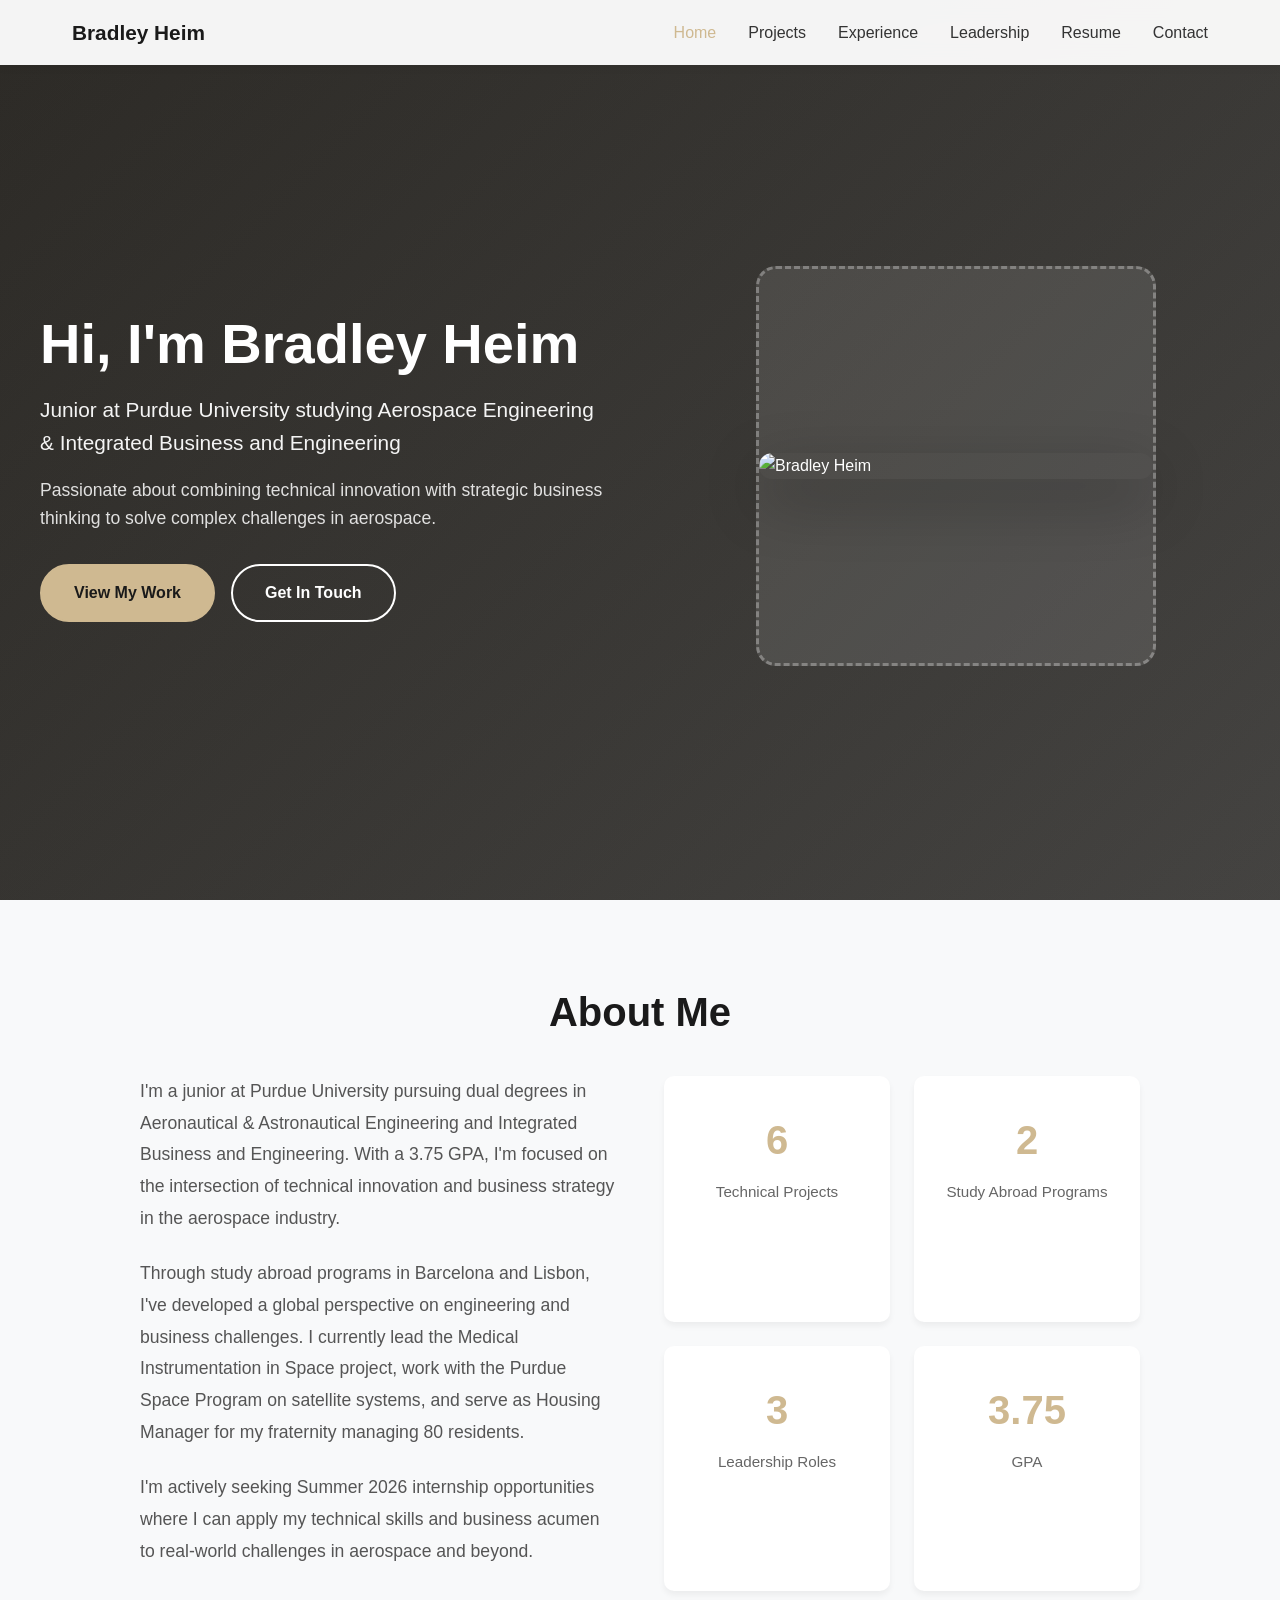
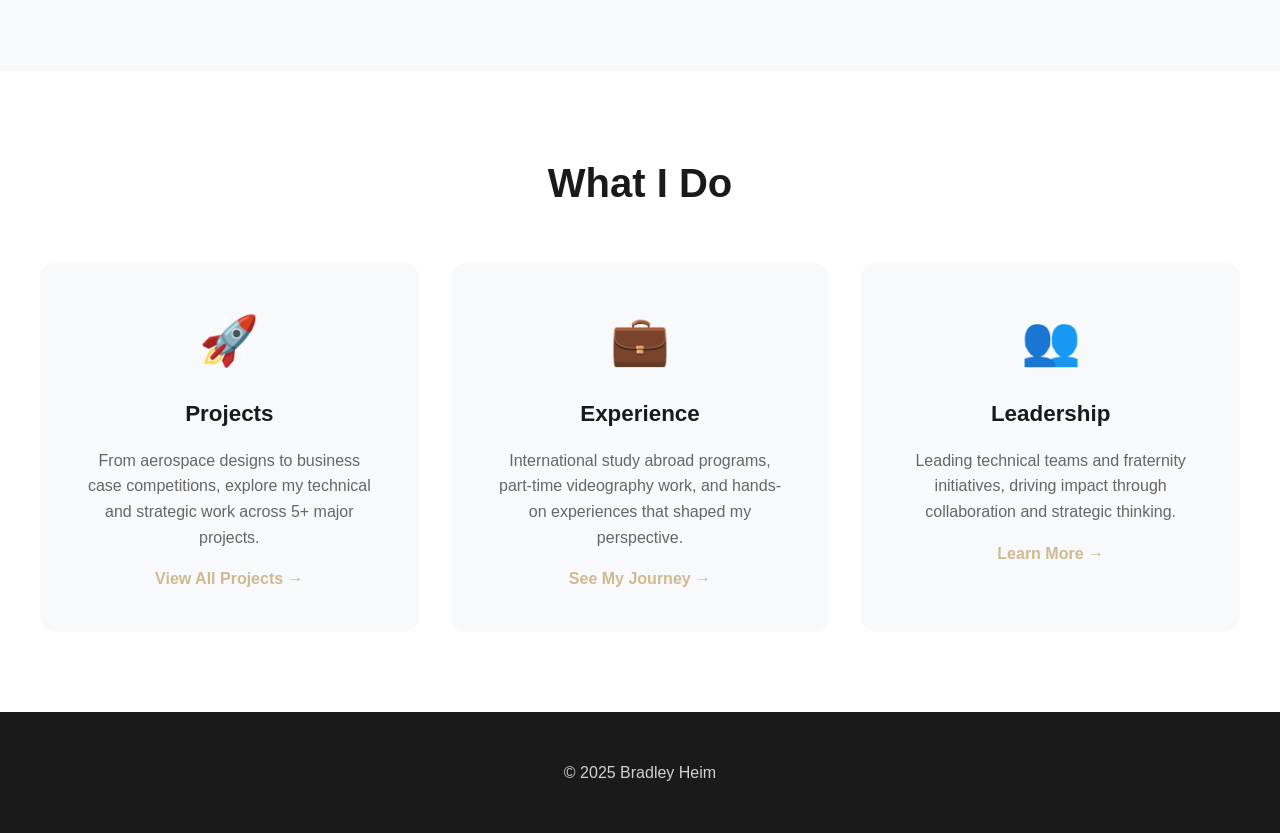
==== index.html @ 70496f1d "Update index.html" ====
<!DOCTYPE html>
<html lang="en">
<head>
    <meta charset="UTF-8">
    <meta name="viewport" content="width=device-width, initial-scale=1.0">
    <title>Bradley Heim - Aerospace Engineering & Business Portfolio</title>
    <style>
        /* RESET & BASE STYLES */
        * {
            margin: 0;
            padding: 0;
            box-sizing: border-box;
        }
        
        body {
            font-family: -apple-system, BlinkMacSystemFont, 'Segoe UI', sans-serif;
            line-height: 1.6;
            color: #333;
            background-color: #ffffff;
        }
        
        /* NAVIGATION BAR */
        nav {
            position: fixed;
            top: 0;
            width: 100%;
            background-color: rgba(255, 255, 255, 0.95);
            backdrop-filter: blur(10px);
            box-shadow: 0 2px 10px rgba(0,0,0,0.05);
            z-index: 1000;
            padding: 1rem 0;
        }
        
        .nav-container {
            max-width: 1200px;
            margin: 0 auto;
            padding: 0 2rem;
            display: flex;
            justify-content: space-between;
            align-items: center;
        }
        
        .nav-logo {
            font-size: 1.3rem;
            font-weight: 700;
            color: #1a1a1a;
            text-decoration: none;
        }
        
        nav ul {
            list-style: none;
            display: flex;
            gap: 2rem;
        }
        
        nav a {
            text-decoration: none;
            color: #333;
            font-weight: 500;
            transition: color 0.3s;
        }
        
        nav a:hover, nav a.active {
            color: #CFB991;
        }
        
        /* HERO SECTION */
        .hero {
            min-height: 100vh;
            display: flex;
            align-items: center;
            justify-content: center;
            background: linear-gradient(135deg, #1a1a1a 0%, #3d3d3d 100%);
            color: white;
            padding: 6rem 2rem 4rem;
            position: relative;
        }
        
        .hero::before {
            content: '';
            position: absolute;
            top: 0;
            left: 0;
            right: 0;
            bottom: 0;
            background: linear-gradient(135deg, rgba(207, 185, 145, 0.1) 0%, rgba(207, 185, 145, 0.05) 100%);
            pointer-events: none;
        }
        
        .hero-content {
            max-width: 1200px;
            display: grid;
            grid-template-columns: 1fr 1fr;
            gap: 4rem;
            align-items: center;
            position: relative;
            z-index: 1;
        }
        
        .hero-text h1 {
            font-size: 3.5rem;
            margin-bottom: 1rem;
            font-weight: 700;
            line-height: 1.2;
        }
        
        .hero-text .subtitle {
            font-size: 1.3rem;
            margin-bottom: 1rem;
            opacity: 0.95;
            line-height: 1.6;
        }
        
        .hero-text .tagline {
            font-size: 1.1rem;
            margin-bottom: 2rem;
            opacity: 0.85;
        }
        
        .hero-buttons {
            display: flex;
            gap: 1rem;
            flex-wrap: wrap;
        }
        
        .btn {
            display: inline-block;
            padding: 0.9rem 2rem;
            text-decoration: none;
            border-radius: 50px;
            font-weight: 600;
            transition: all 0.3s;
            border: 2px solid white;
        }
        
        .btn-primary {
            background-color: #CFB991;
            color: #1a1a1a;
            border-color: #CFB991;
        }
        
        .btn-primary:hover {
            transform: translateY(-3px);
            box-shadow: 0 10px 25px rgba(207, 185, 145, 0.4);
            background-color: #D4BE9C;
        }
        
        .btn-secondary {
            background-color: transparent;
            color: white;
        }
        
        .btn-secondary:hover {
            background-color: rgba(255,255,255,0.1);
        }
        
        .hero-image {
            display: flex;
            justify-content: center;
            align-items: center;
        }
        
        .hero-image img {
            width: 100%;
            max-width: 400px;
            border-radius: 20px;
            box-shadow: 0 20px 60px rgba(0,0,0,0.3);
        }
        
        .hero-image-placeholder {
            width: 400px;
            height: 400px;
            background: rgba(255,255,255,0.1);
            border-radius: 20px;
            display: flex;
            align-items: center;
            justify-content: center;
            border: 3px dashed rgba(255,255,255,0.3);
        }
        
        /* ABOUT SECTION */
        .about {
            padding: 5rem 2rem;
            background-color: #f8f9fa;
        }
        
        .about-container {
            max-width: 1000px;
            margin: 0 auto;
        }
        
        .about h2 {
            font-size: 2.5rem;
            margin-bottom: 2rem;
            color: #1a1a1a;
            text-align: center;
        }
        
        .about-content {
            display: grid;
            grid-template-columns: 1fr 1fr;
            gap: 3rem;
            margin-top: 2rem;
        }
        
        .about-text p {
            font-size: 1.1rem;
            line-height: 1.8;
            color: #555;
            margin-bottom: 1.5rem;
        }
        
        .about-stats {
            display: grid;
            grid-template-columns: 1fr 1fr;
            gap: 1.5rem;
        }
        
        .stat-box {
            background: white;
            padding: 2rem;
            border-radius: 10px;
            text-align: center;
            box-shadow: 0 4px 6px rgba(0,0,0,0.05);
        }
        
        .stat-box .number {
            font-size: 2.5rem;
            font-weight: 700;
            color: #CFB991;
            margin-bottom: 0.5rem;
        }
        
        .stat-box .label {
            color: #666;
            font-size: 0.95rem;
        }
        
        /* HIGHLIGHTS SECTION */
        .highlights {
            padding: 5rem 2rem;
            background-color: white;
        }
        
        .highlights-container {
            max-width: 1200px;
            margin: 0 auto;
        }
        
        .highlights h2 {
            font-size: 2.5rem;
            margin-bottom: 3rem;
            color: #1a1a1a;
            text-align: center;
        }
        
        .highlights-grid {
            display: grid;
            grid-template-columns: repeat(auto-fit, minmax(300px, 1fr));
            gap: 2rem;
        }
        
        .highlight-card {
            background: #f8f9fa;
            border-radius: 15px;
            padding: 2.5rem;
            text-align: center;
            transition: transform 0.3s, box-shadow 0.3s;
        }
        
        .highlight-card:hover {
            transform: translateY(-5px);
            box-shadow: 0 12px 24px rgba(0,0,0,0.1);
        }
        
        .highlight-icon {
            font-size: 3rem;
            margin-bottom: 1rem;
        }
        
        .highlight-card h3 {
            font-size: 1.4rem;
            margin-bottom: 1rem;
            color: #1a1a1a;
        }
        
        .highlight-card p {
            color: #666;
            line-height: 1.6;
        }
        
        .highlight-card a {
            display: inline-block;
            margin-top: 1rem;
            color: #CFB991;
            text-decoration: none;
            font-weight: 600;
        }
        
        .highlight-card a:hover {
            text-decoration: underline;
        }
        
        /* FOOTER */
        footer {
            background-color: #1a1a1a;
            color: white;
            padding: 3rem 2rem;
            text-align: center;
        }
        
        footer p {
            opacity: 0.8;
        }
        
        /* RESPONSIVE DESIGN */
        @media (max-width: 968px) {
            .hero-content {
                grid-template-columns: 1fr;
                text-align: center;
            }
            
            .hero-text h1 {
                font-size: 2.5rem;
            }
            
            .hero-buttons {
                justify-content: center;
            }
            
            .about-content {
                grid-template-columns: 1fr;
            }
            
            .nav-container {
                flex-direction: column;
                gap: 1rem;
            }
            
            nav ul {
                flex-wrap: wrap;
                justify-content: center;
                gap: 1rem;
            }
        }
        
        @media (max-width: 600px) {
            .hero-text h1 {
                font-size: 2rem;
            }
            
            .hero-text .subtitle {
                font-size: 1.1rem;
            }
            
            .about-stats {
                grid-template-columns: 1fr;
            }
        }
    </style>
</head>
<body>
    <!-- NAVIGATION -->
    <nav>
        <div class="nav-container">
            <a href="index.html" class="nav-logo">Bradley Heim</a>
            <ul>
                <li><a href="index.html" class="active">Home</a></li>
                <li><a href="projects.html">Projects</a></li>
                <li><a href="experience.html">Experience</a></li>
                <li><a href="leadership.html">Leadership</a></li>
                <li><a href="resume.pdf" target="_blank">Resume</a></li>
                <li><a href="contact.html">Contact</a></li>
            </ul>
        </div>
    </nav>

    <!-- HERO SECTION -->
    <section class="hero">
        <div class="hero-content">
            <div class="hero-text">
                <h1>Hi, I'm Bradley Heim</h1>
                <p class="subtitle">Junior at Purdue University studying Aerospace Engineering & Integrated Business and Engineering</p>
                <p class="tagline">Passionate about combining technical innovation with strategic business thinking to solve complex challenges in aerospace.</p>
                <div class="hero-buttons">
                    <a href="projects.html" class="btn btn-primary">View My Work</a>
                    <a href="contact.html" class="btn btn-secondary">Get In Touch</a>
                </div>
            </div>
            <div class="hero-image">
                <!-- Replace this div with your actual image -->
                <div class="hero-image-placeholder">
                    <img src="images/headshot.jpg" alt="Bradley Heim">
                </div>
                <!-- When you have your photo, use this instead: -->
                <!-- <img src="images/bradley-headshot.jpg" alt="Bradley Heim"> -->
            </div>
        </div>
    </section>

    <!-- ABOUT SECTION -->
    <section class="about">
        <div class="about-container">
            <h2>About Me</h2>
            <div class="about-content">
                <div class="about-text">
                    <p>
                        I'm a junior at Purdue University pursuing dual degrees in Aeronautical & Astronautical 
                        Engineering and Integrated Business and Engineering. With a 3.75 GPA, I'm focused on the 
                        intersection of technical innovation and business strategy in the aerospace industry.
                    </p>
                    <p>
                        Through study abroad programs in Barcelona and Lisbon, I've developed a global perspective 
                        on engineering and business challenges. I currently lead the Medical Instrumentation in Space 
                        project, work with the Purdue Space Program on satellite systems, and serve as Housing Manager 
                        for my fraternity managing 80 residents.
                    </p>
                    <p>
                        I'm actively seeking Summer 2026 internship opportunities where I can apply my technical 
                        skills and business acumen to real-world challenges in aerospace and beyond.
                    </p>
                </div>
                <div class="about-stats">
                    <div class="stat-box">
                        <div class="number">6</div>
                        <div class="label">Technical Projects</div>
                    </div>
                    <div class="stat-box">
                        <div class="number">2</div>
                        <div class="label">Study Abroad Programs</div>
                    </div>
                    <div class="stat-box">
                        <div class="number">3</div>
                        <div class="label">Leadership Roles</div>
                    </div>
                    <div class="stat-box">
                        <div class="number">3.75</div>
                        <div class="label">GPA</div>
                    </div>
                </div>
            </div>
        </div>
    </section>

    <!-- HIGHLIGHTS SECTION -->
    <section class="highlights">
        <div class="highlights-container">
            <h2>What I Do</h2>
            <div class="highlights-grid">
                <div class="highlight-card">
                    <div class="highlight-icon">🚀</div>
                    <h3>Projects</h3>
                    <p>From aerospace designs to business case competitions, explore my technical and strategic work across 5+ major projects.</p>
                    <a href="projects.html">View All Projects →</a>
                </div>
                
                <div class="highlight-card">
                    <div class="highlight-icon">💼</div>
                    <h3>Experience</h3>
                    <p>International study abroad programs, part-time videography work, and hands-on experiences that shaped my perspective.</p>
                    <a href="experience.html">See My Journey →</a>
                </div>
                
                <div class="highlight-card">
                    <div class="highlight-icon">👥</div>
                    <h3>Leadership</h3>
                    <p>Leading technical teams and fraternity initiatives, driving impact through collaboration and strategic thinking.</p>
                    <a href="leadership.html">Learn More →</a>
                </div>
            </div>
        </div>
    </section>

    <!-- FOOTER -->
    <footer>
        <p>&copy; 2025 Bradley Heim</p>
    </footer>
</body>
</html>
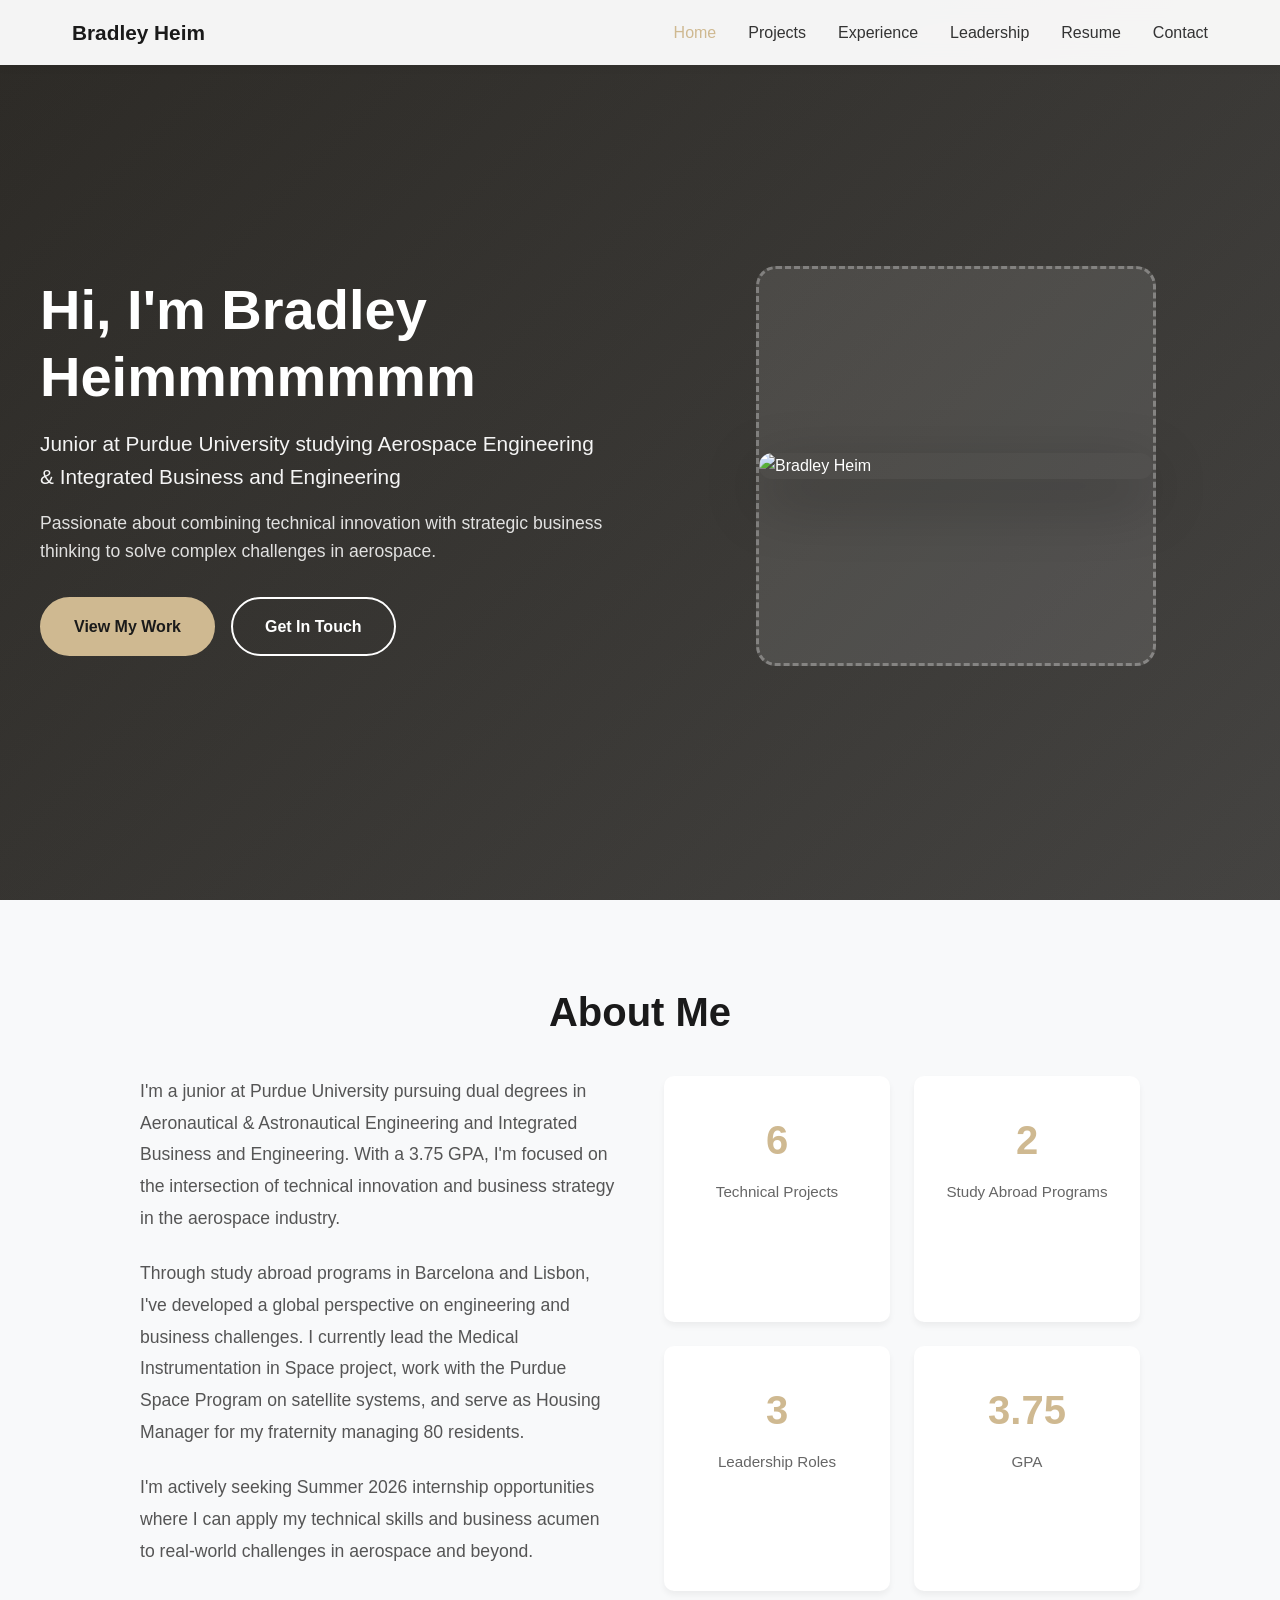
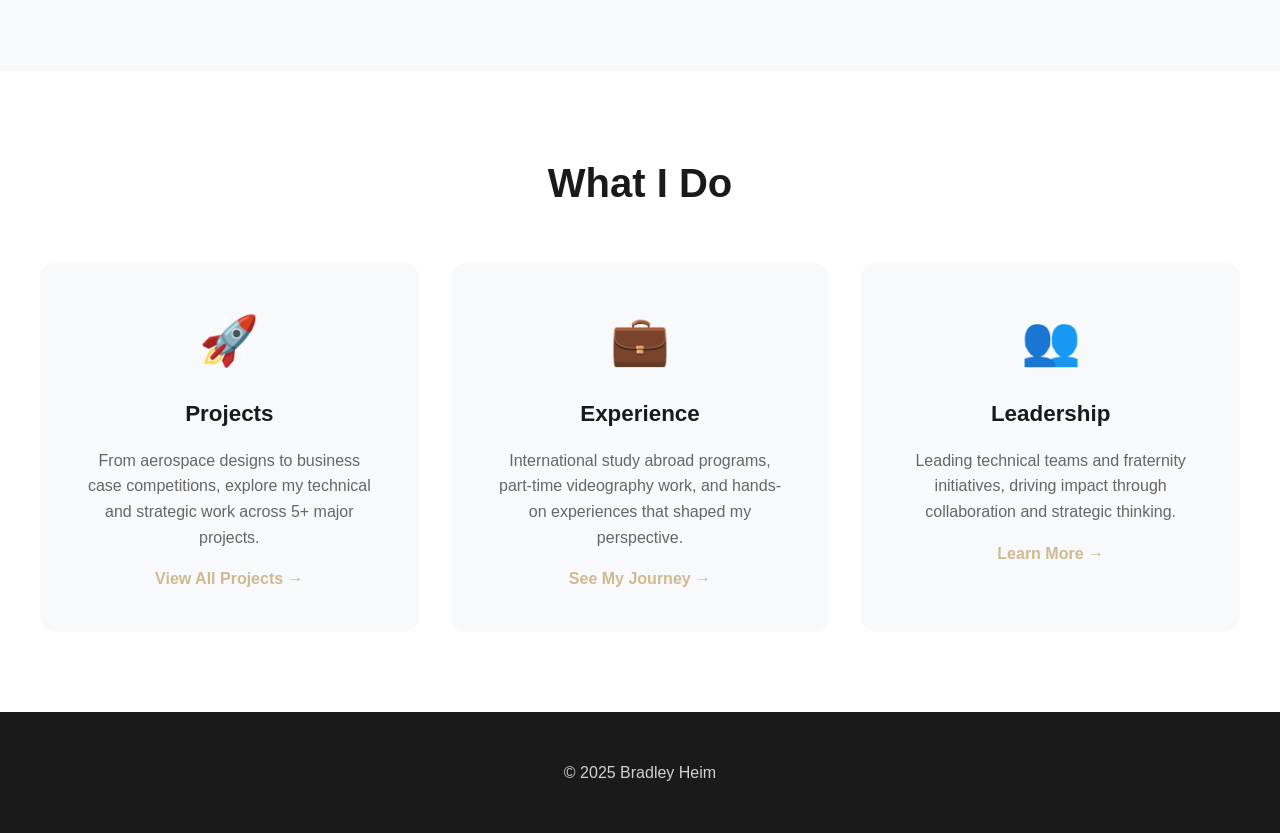
==== commit c46cbbd5: "Update index.html" ====
--- a/index.html
+++ b/index.html
@@ -379,7 +379,7 @@
     <section class="hero">
         <div class="hero-content">
             <div class="hero-text">
-                <h1>Hi, I'm Bradley Heim</h1>
+                <h1>Hi, I'm Bradley Heimmmmmmm</h1>
                 <p class="subtitle">Junior at Purdue University studying Aerospace Engineering & Integrated Business and Engineering</p>
                 <p class="tagline">Passionate about combining technical innovation with strategic business thinking to solve complex challenges in aerospace.</p>
                 <div class="hero-buttons">
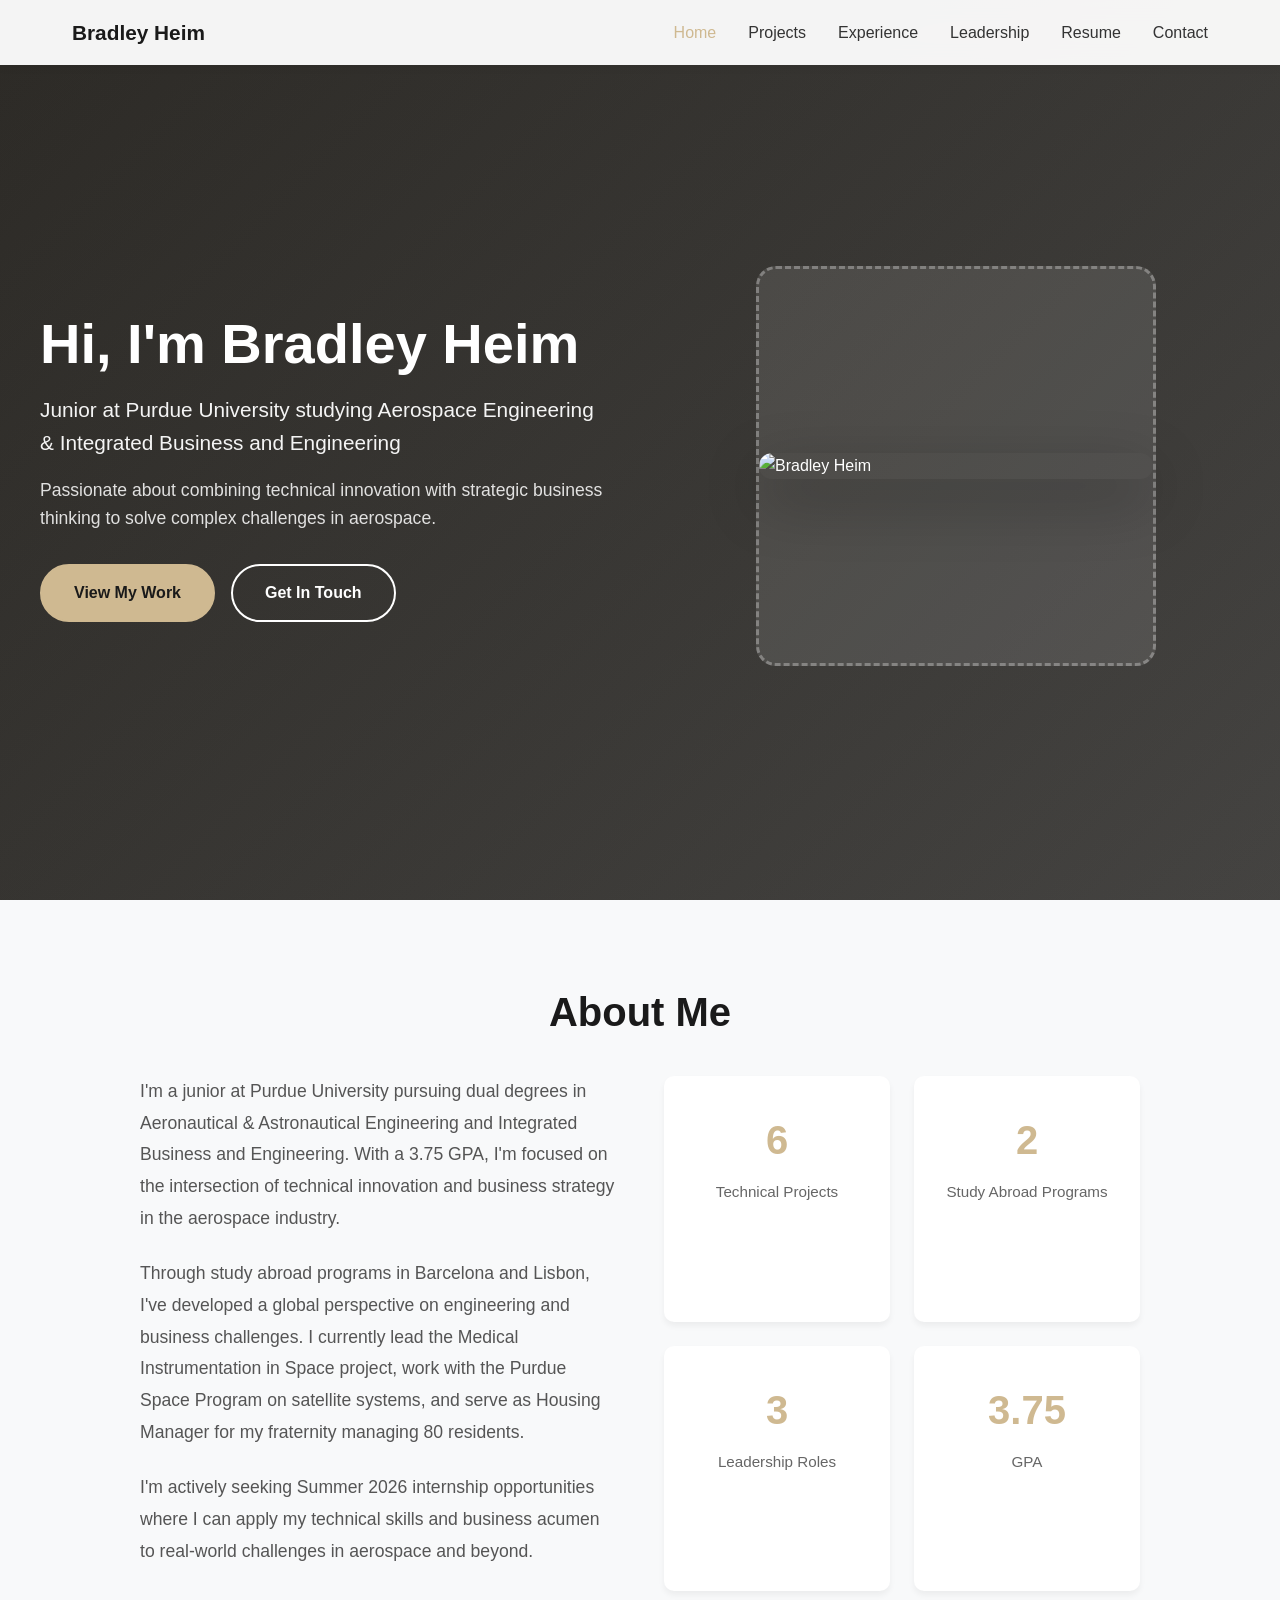
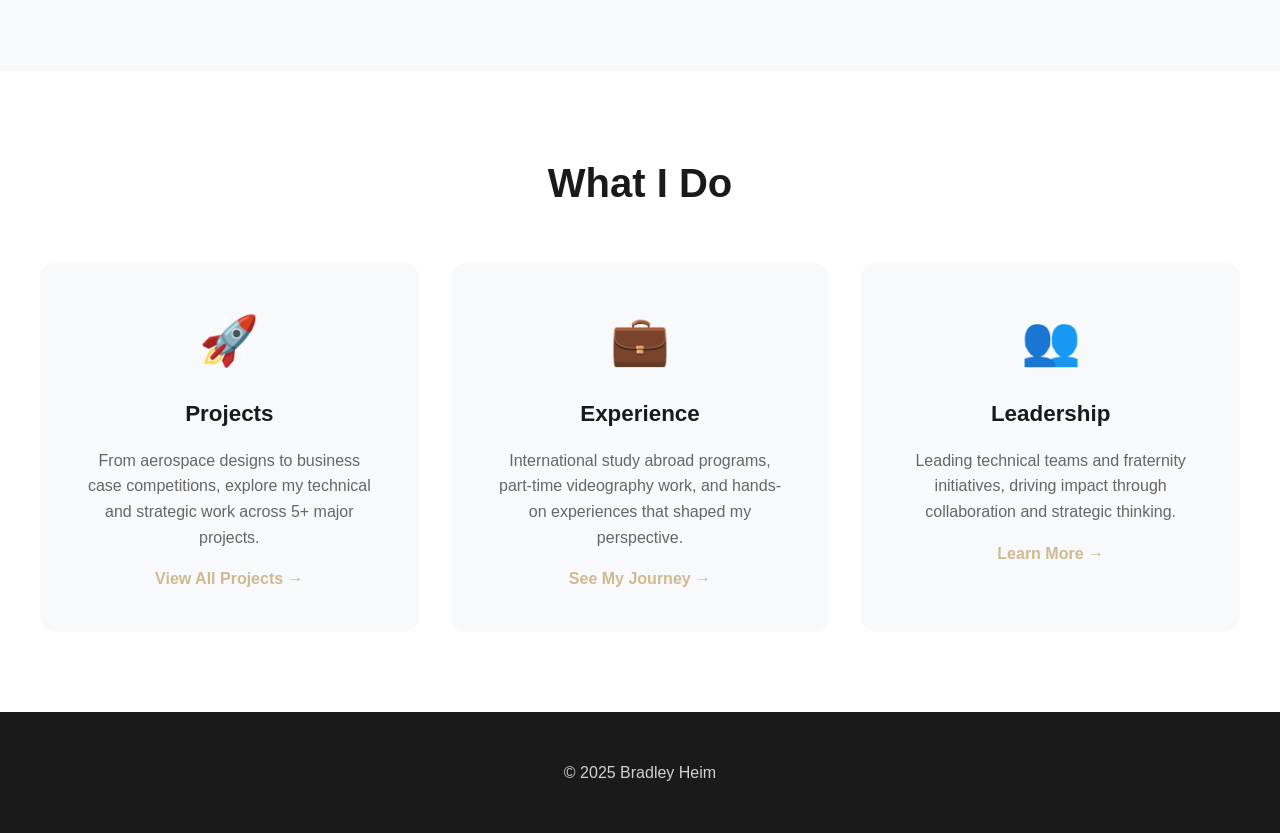
==== commit e1b318e5: "Update index.html" ====
--- a/index.html
+++ b/index.html
@@ -379,7 +379,7 @@
     <section class="hero">
         <div class="hero-content">
             <div class="hero-text">
-                <h1>Hi, I'm Bradley Heimmmmmmm</h1>
+                <h1>Hi, I'm Bradley Heim</h1>
                 <p class="subtitle">Junior at Purdue University studying Aerospace Engineering & Integrated Business and Engineering</p>
                 <p class="tagline">Passionate about combining technical innovation with strategic business thinking to solve complex challenges in aerospace.</p>
                 <div class="hero-buttons">
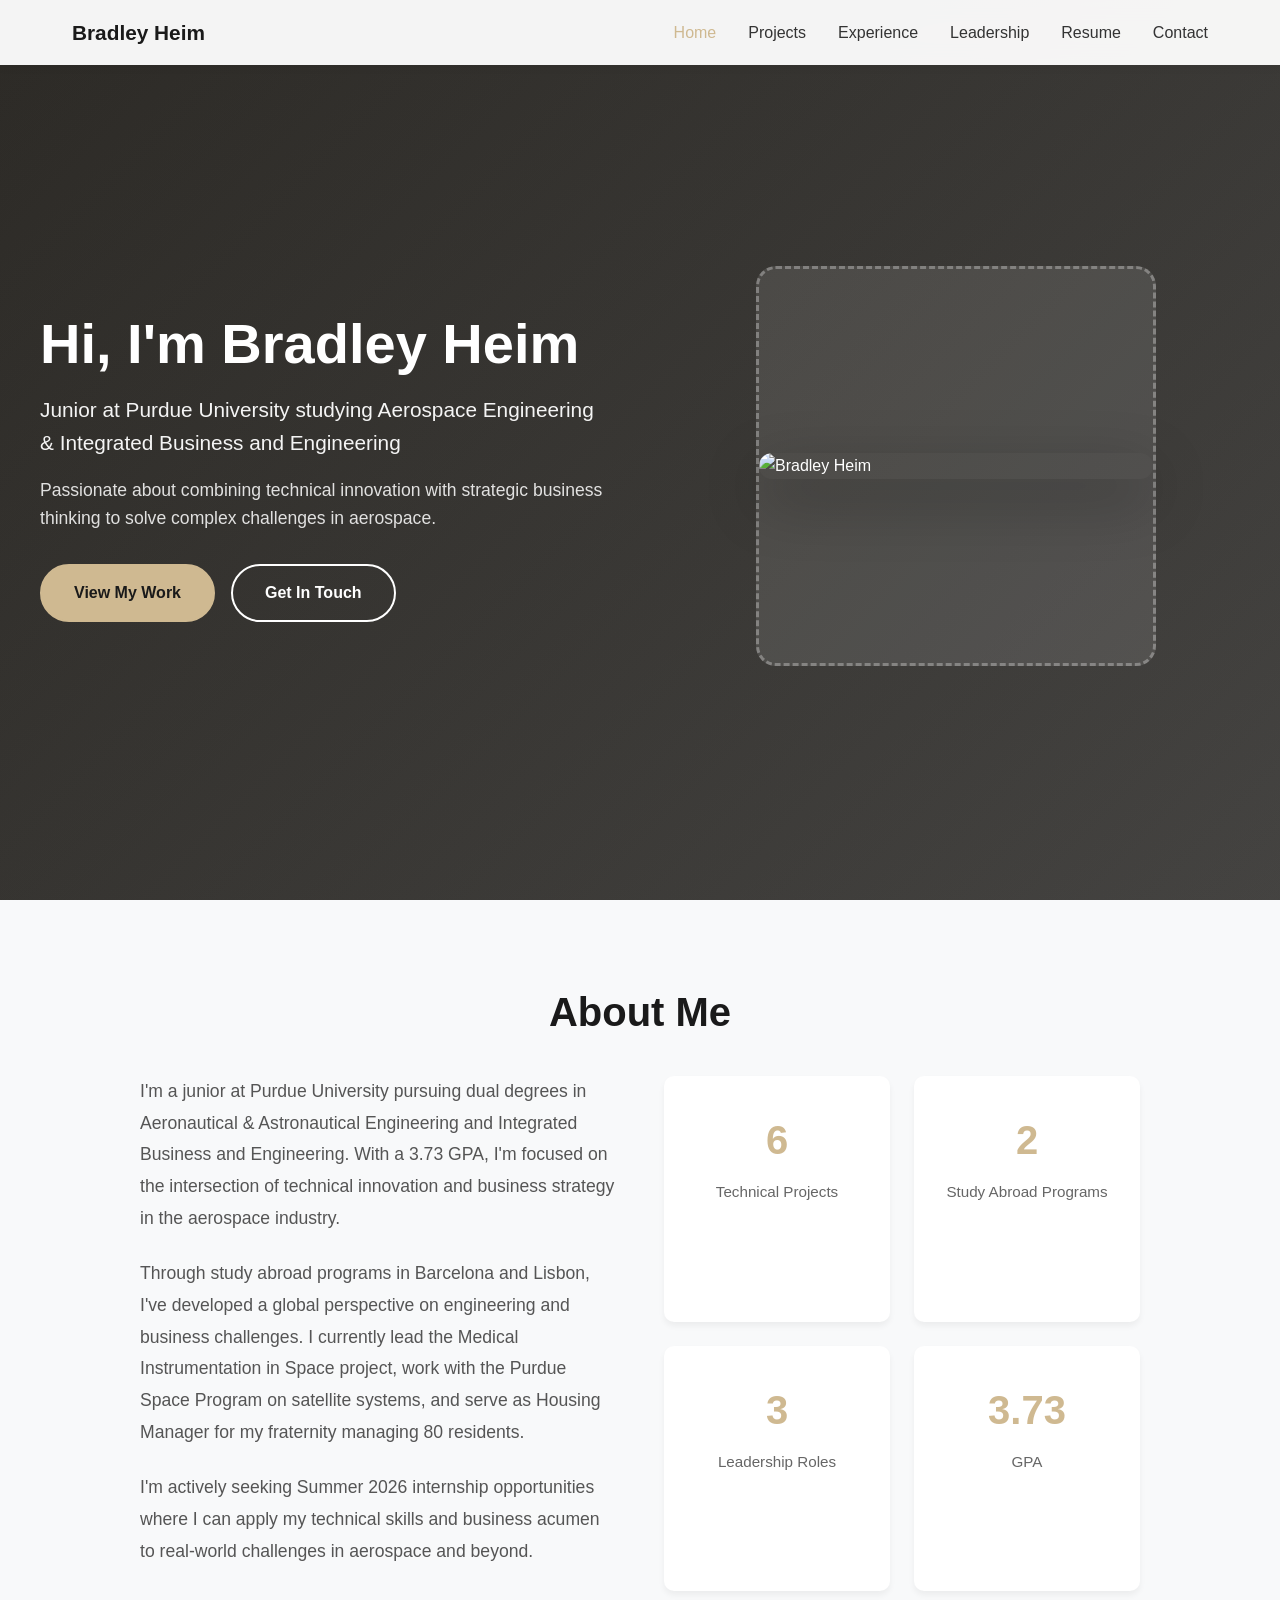
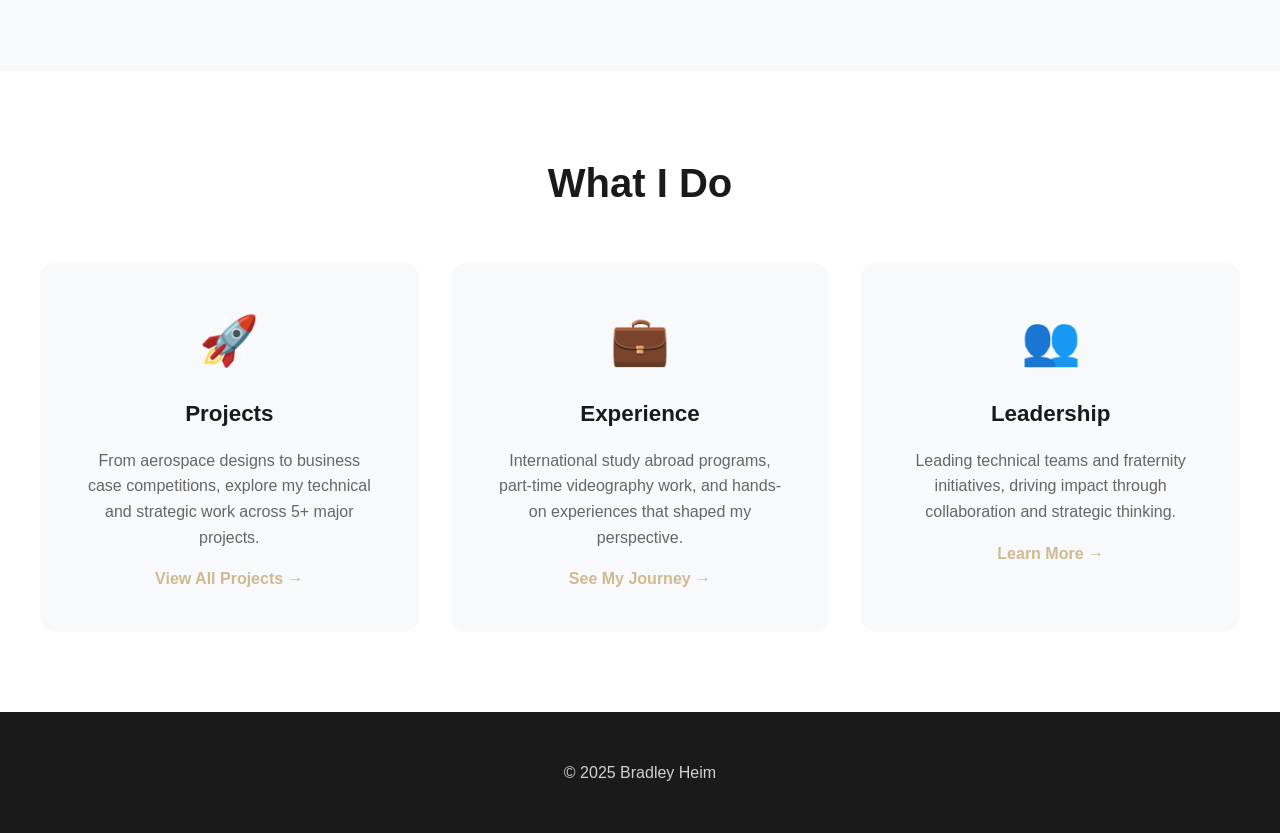
==== commit b72899c4: "Update GPA from 3.72 to 3.73 in index.html" ====
--- a/index.html
+++ b/index.html
@@ -390,7 +390,7 @@
             <div class="hero-image">
                 <!-- Replace this div with your actual image -->
                 <div class="hero-image-placeholder">
-                    <img src="images/headshot.jpg" alt="Bradley Heim">
+                    <img src="Headshot.jpeg" alt="Bradley Heim">
                 </div>
                 <!-- When you have your photo, use this instead: -->
                 <!-- <img src="images/bradley-headshot.jpg" alt="Bradley Heim"> -->
@@ -406,7 +406,7 @@
                 <div class="about-text">
                     <p>
                         I'm a junior at Purdue University pursuing dual degrees in Aeronautical & Astronautical 
-                        Engineering and Integrated Business and Engineering. With a 3.75 GPA, I'm focused on the 
+                        Engineering and Integrated Business and Engineering. With a 3.73 GPA, I'm focused on the 
                         intersection of technical innovation and business strategy in the aerospace industry.
                     </p>
                     <p>
@@ -434,7 +434,7 @@
                         <div class="label">Leadership Roles</div>
                     </div>
                     <div class="stat-box">
-                        <div class="number">3.75</div>
+                        <div class="number">3.73</div>
                         <div class="label">GPA</div>
                     </div>
                 </div>
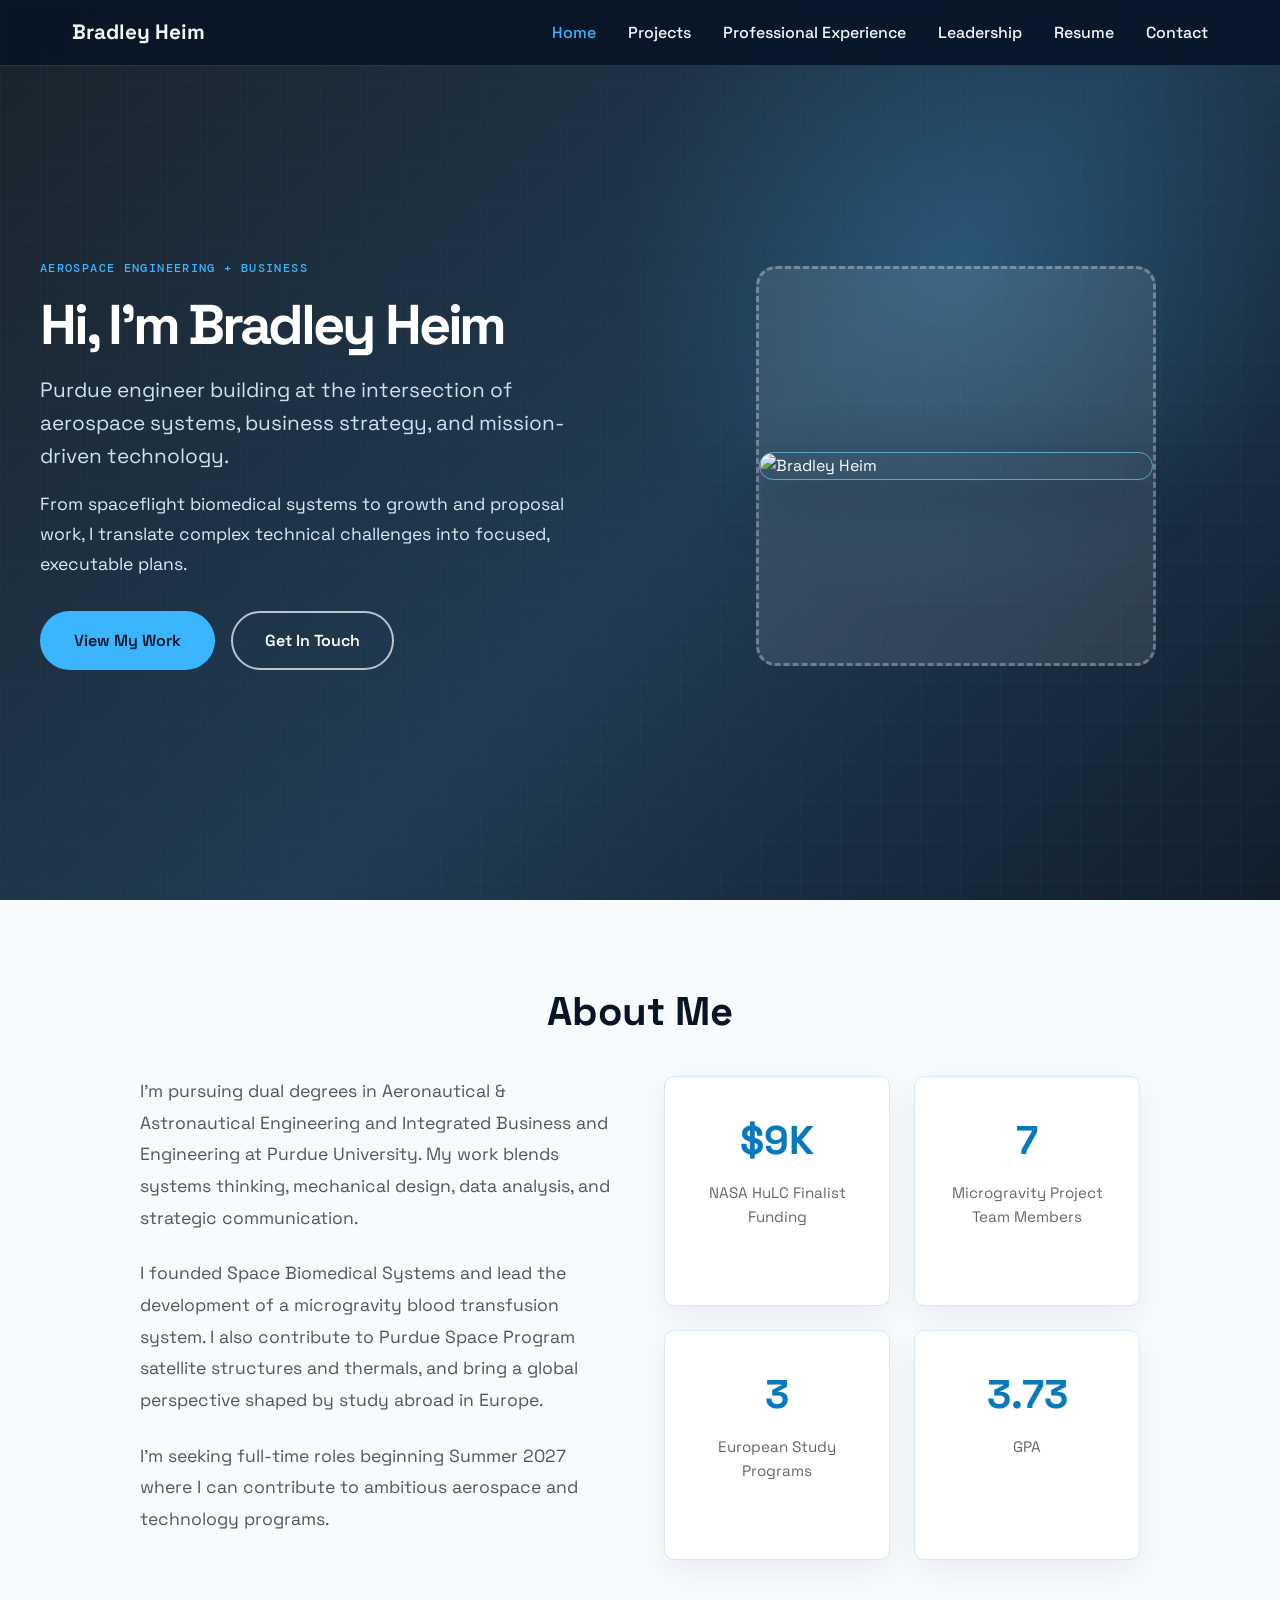
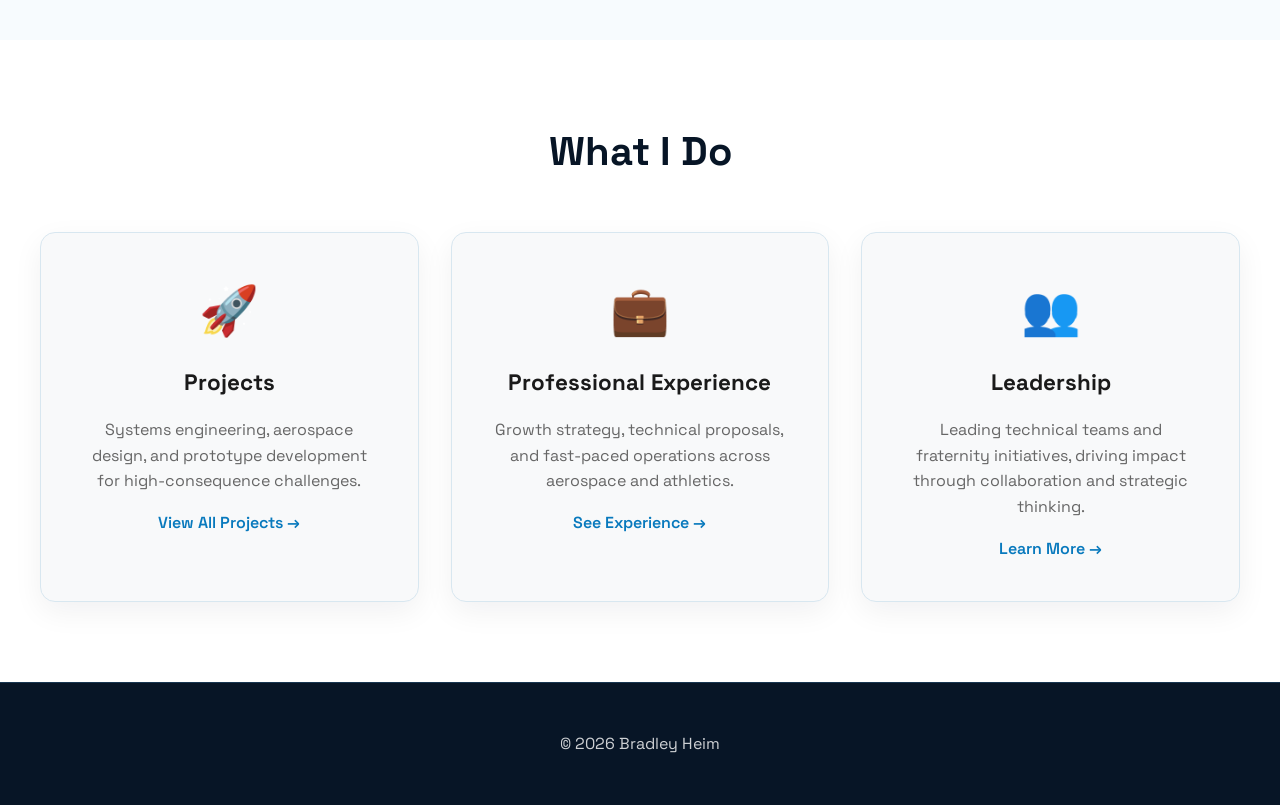
==== commit 717ca87a: "Refresh portfolio for 2026 experience" ====
--- a/index.html
+++ b/index.html
@@ -4,6 +4,7 @@
     <meta charset="UTF-8">
     <meta name="viewport" content="width=device-width, initial-scale=1.0">
     <title>Bradley Heim - Aerospace Engineering & Business Portfolio</title>
+    <link rel="stylesheet" href="site.css">
     <style>
         /* RESET & BASE STYLES */
         * {
@@ -367,7 +368,7 @@
             <ul>
                 <li><a href="index.html" class="active">Home</a></li>
                 <li><a href="projects.html">Projects</a></li>
-                <li><a href="experience.html">Experience</a></li>
+                <li><a href="experience.html">Professional Experience</a></li>
                 <li><a href="leadership.html">Leadership</a></li>
                 <li><a href="resume.pdf" target="_blank">Resume</a></li>
                 <li><a href="contact.html">Contact</a></li>
@@ -379,9 +380,10 @@
     <section class="hero">
         <div class="hero-content">
             <div class="hero-text">
+                <p class="eyebrow">Aerospace Engineering + Business</p>
                 <h1>Hi, I'm Bradley Heim</h1>
-                <p class="subtitle">Junior at Purdue University studying Aerospace Engineering & Integrated Business and Engineering</p>
-                <p class="tagline">Passionate about combining technical innovation with strategic business thinking to solve complex challenges in aerospace.</p>
+                <p class="subtitle">Purdue engineer building at the intersection of aerospace systems, business strategy, and mission-driven technology.</p>
+                <p class="role-focus">From spaceflight biomedical systems to growth and proposal work, I translate complex technical challenges into focused, executable plans.</p>
                 <div class="hero-buttons">
                     <a href="projects.html" class="btn btn-primary">View My Work</a>
                     <a href="contact.html" class="btn btn-secondary">Get In Touch</a>
@@ -405,33 +407,27 @@
             <div class="about-content">
                 <div class="about-text">
                     <p>
-                        I'm a junior at Purdue University pursuing dual degrees in Aeronautical & Astronautical 
-                        Engineering and Integrated Business and Engineering. With a 3.73 GPA, I'm focused on the 
-                        intersection of technical innovation and business strategy in the aerospace industry.
+                        I'm pursuing dual degrees in Aeronautical & Astronautical Engineering and Integrated Business and Engineering at Purdue University. My work blends systems thinking, mechanical design, data analysis, and strategic communication.
                     </p>
                     <p>
-                        Through study abroad programs in Barcelona and Lisbon, I've developed a global perspective 
-                        on engineering and business challenges. I currently lead the Medical Instrumentation in Space 
-                        project, work with the Purdue Space Program on satellite systems, and serve as Housing Manager 
-                        for my fraternity managing 80 residents.
+                        I founded Space Biomedical Systems and lead the development of a microgravity blood transfusion system. I also contribute to Purdue Space Program satellite structures and thermals, and bring a global perspective shaped by study abroad in Europe.
                     </p>
                     <p>
-                        I'm actively seeking Summer 2026 internship opportunities where I can apply my technical 
-                        skills and business acumen to real-world challenges in aerospace and beyond.
+                        I'm seeking full-time roles beginning Summer 2027 where I can contribute to ambitious aerospace and technology programs.
                     </p>
                 </div>
                 <div class="about-stats">
                     <div class="stat-box">
-                        <div class="number">6</div>
-                        <div class="label">Technical Projects</div>
+                        <div class="number">$9K</div>
+                        <div class="label">NASA HuLC Finalist Funding</div>
                     </div>
                     <div class="stat-box">
-                        <div class="number">2</div>
-                        <div class="label">Study Abroad Programs</div>
+                        <div class="number">7</div>
+                        <div class="label">Microgravity Project Team Members</div>
                     </div>
                     <div class="stat-box">
                         <div class="number">3</div>
-                        <div class="label">Leadership Roles</div>
+                        <div class="label">European Study Programs</div>
                     </div>
                     <div class="stat-box">
                         <div class="number">3.73</div>
@@ -450,15 +446,15 @@
                 <div class="highlight-card">
                     <div class="highlight-icon">🚀</div>
                     <h3>Projects</h3>
-                    <p>From aerospace designs to business case competitions, explore my technical and strategic work across 5+ major projects.</p>
+                    <p>Systems engineering, aerospace design, and prototype development for high-consequence challenges.</p>
                     <a href="projects.html">View All Projects →</a>
                 </div>
                 
                 <div class="highlight-card">
                     <div class="highlight-icon">💼</div>
-                    <h3>Experience</h3>
-                    <p>International study abroad programs, part-time videography work, and hands-on experiences that shaped my perspective.</p>
-                    <a href="experience.html">See My Journey →</a>
+                    <h3>Professional Experience</h3>
+                    <p>Growth strategy, technical proposals, and fast-paced operations across aerospace and athletics.</p>
+                    <a href="experience.html">See Experience →</a>
                 </div>
                 
                 <div class="highlight-card">
@@ -473,7 +469,7 @@
 
     <!-- FOOTER -->
     <footer>
-        <p>&copy; 2025 Bradley Heim</p>
+        <p>&copy; 2026 Bradley Heim</p>
     </footer>
 </body>
 </html>
--- a/site.css
+++ b/site.css
@@ -0,0 +1,44 @@
+@import url('https://fonts.googleapis.com/css2?family=DM+Mono:wght@400;500&family=Space+Grotesk:wght@400;500;600;700&display=swap');
+
+:root {
+  --ink: #071526;
+  --ink-soft: #12314e;
+  --sky: #3bb5ff;
+  --gold: #cfb991;
+  --mist: #eef5fa;
+}
+
+html { scroll-behavior: smooth; }
+body { font-family: 'Space Grotesk', -apple-system, BlinkMacSystemFont, 'Segoe UI', sans-serif !important; color: var(--ink) !important; }
+nav { background: rgba(7, 21, 38, .92) !important; border-bottom: 1px solid rgba(93, 184, 255, .22); box-shadow: none !important; }
+.nav-logo, nav a { color: #f4f8fb !important; }
+nav a:hover, nav a.active { color: var(--sky) !important; }
+.hero, .page-header, .contact-section {
+  background: radial-gradient(circle at 75% 30%, rgba(59,181,255,.22), transparent 30%), linear-gradient(135deg, #06111f 0%, #12314e 55%, #071526 100%) !important;
+}
+.hero::after, .page-header::after, .contact-section::after {
+  content: ''; position: absolute; inset: 0; pointer-events: none; opacity: .22;
+  background-image: linear-gradient(rgba(119,202,255,.14) 1px, transparent 1px), linear-gradient(90deg, rgba(119,202,255,.14) 1px, transparent 1px);
+  background-size: 40px 40px;
+}
+.hero-content, .page-header-content, .contact-container { z-index: 1 !important; }
+.hero-text h1, .page-header h1, .contact-container h1 { letter-spacing: -.055em; }
+.hero-text .subtitle, .page-header p { color: #d8ebf8; }
+.btn-primary, .availability-badge { background: var(--sky) !important; border-color: var(--sky) !important; color: var(--ink) !important; }
+.btn-secondary { border-color: rgba(255,255,255,.7) !important; }
+.about, .projects-section, .experience-section, .leadership-section { background: #f7fbfe !important; }
+.about h2, .highlights h2, .projects-section h2, .experience-section h2, .leadership-section h2 { color: var(--ink) !important; }
+.stat-box, .highlight-card, .experience-item, .leadership-item { border: 1px solid #d8e7f0; box-shadow: 0 10px 30px rgba(7,21,38,.06) !important; }
+.stat-box .number, .highlight-card a, .contact-link { color: #0879bd !important; }
+.badge-lead, .leadership-badge { background: var(--sky) !important; color: var(--ink) !important; }
+.project-image img { border: 1px solid #d5e7f2; }
+footer { background: var(--ink) !important; border-top: 1px solid rgba(93,184,255,.2); }
+.eyebrow { font: 500 .78rem/1 'DM Mono', monospace; letter-spacing: .11em; text-transform: uppercase; color: var(--sky); margin-bottom: 1rem; }
+.role-focus { max-width: 44rem; font-size: 1.1rem; line-height: 1.7; color: #d8ebf8; margin-bottom: 2rem; }
+.hero-image img { border: 1px solid rgba(112,207,255,.65); }
+@media (max-width: 968px) {
+  nav { position: sticky !important; }
+  .nav-container { padding: .8rem 1rem !important; }
+  nav ul { gap: .65rem 1rem !important; font-size: .88rem; }
+  .hero { min-height: auto !important; padding-top: 5rem !important; padding-bottom: 4rem !important; }
+}
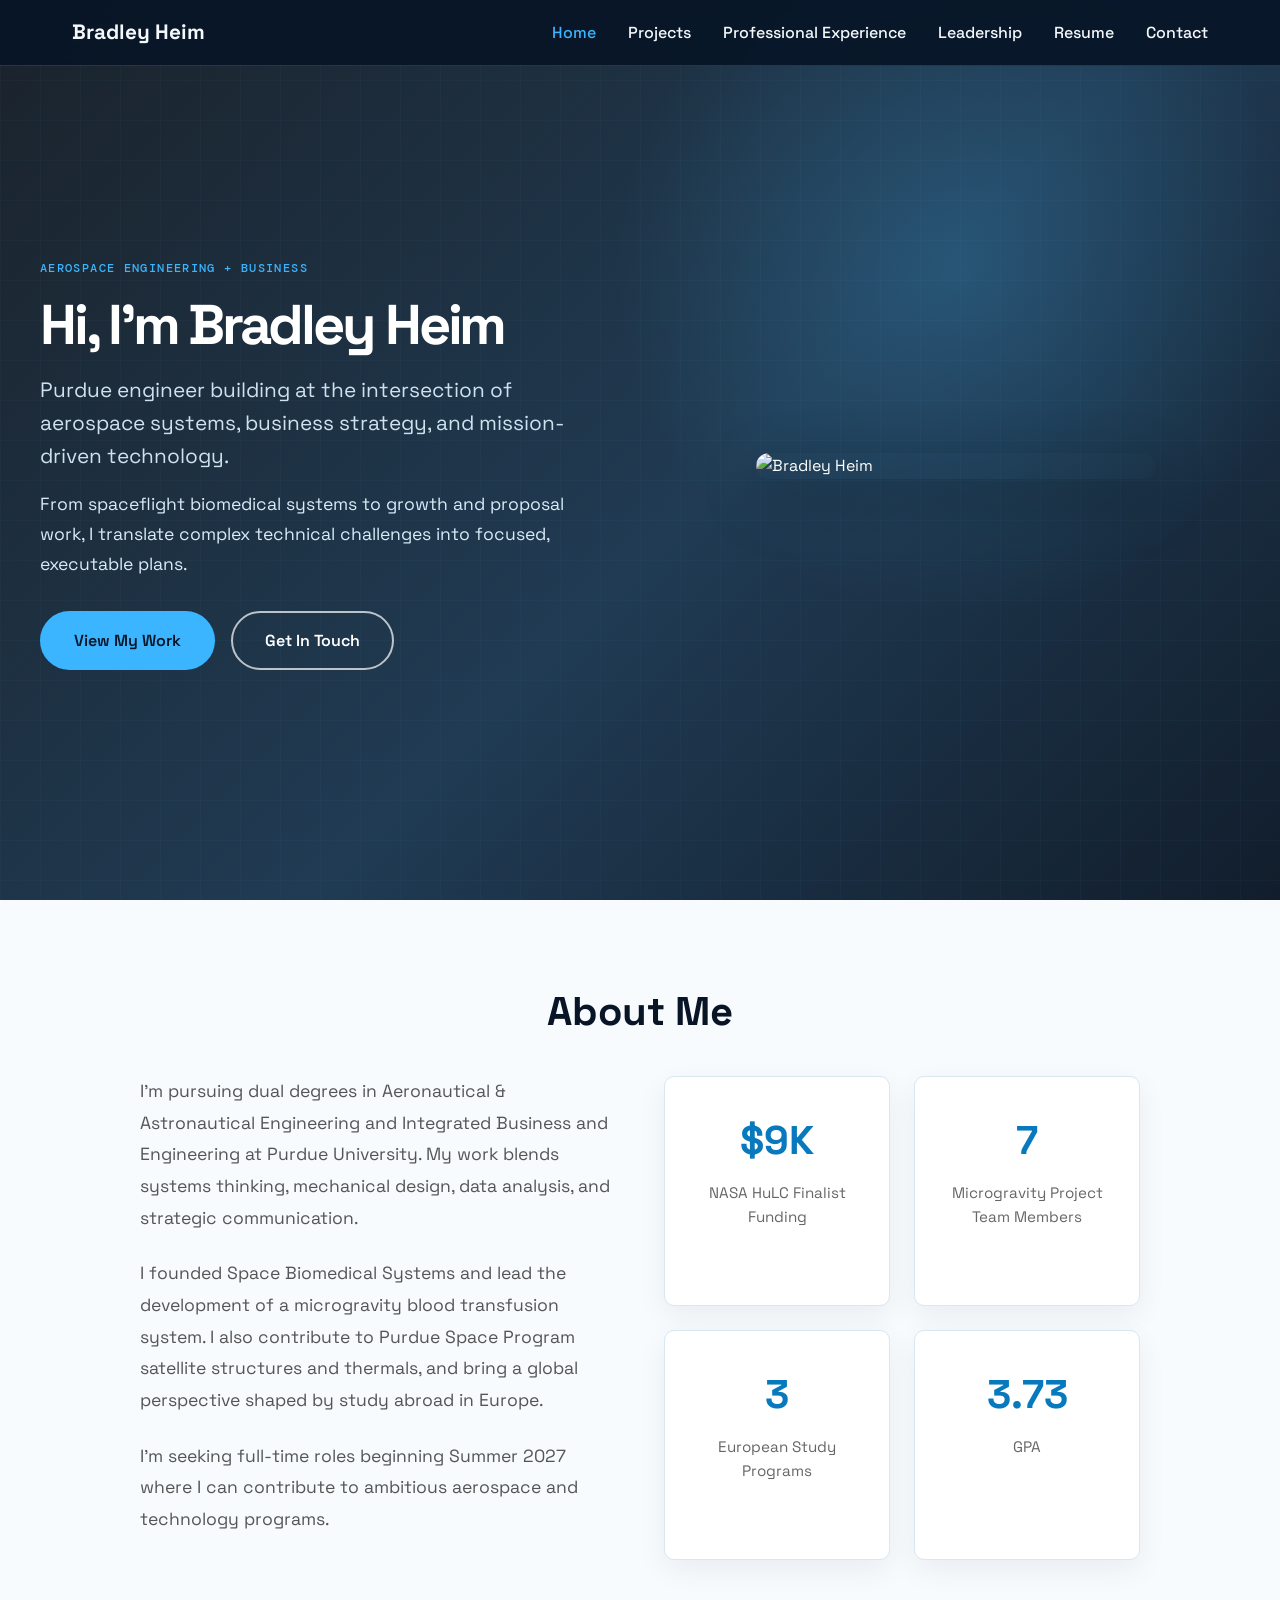
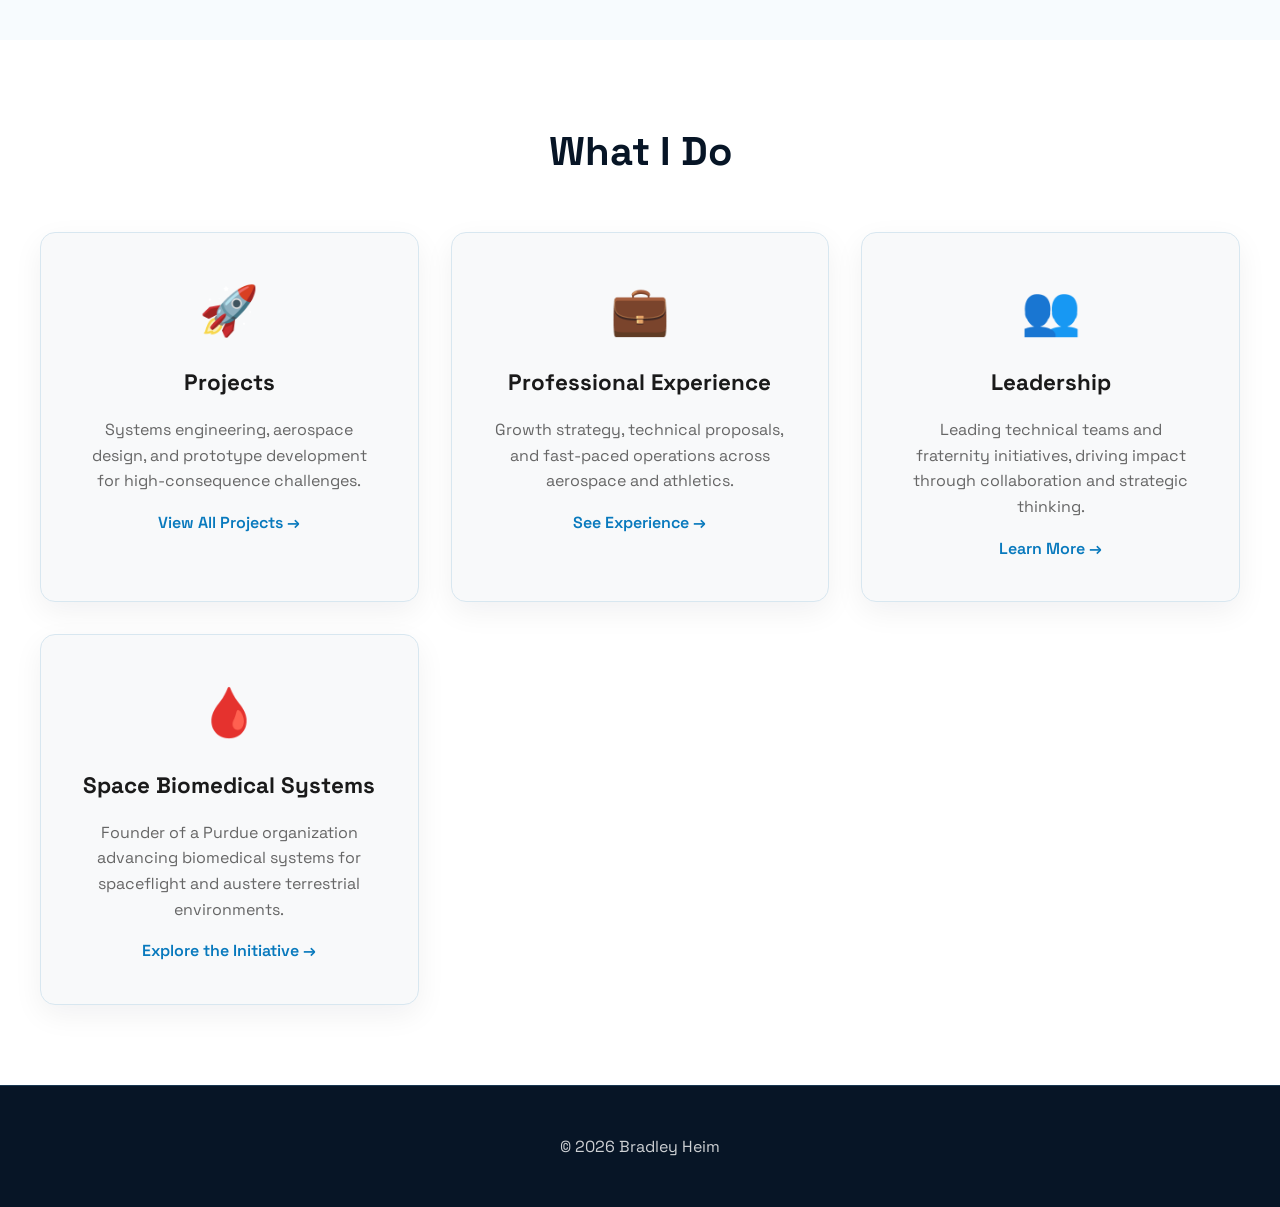
==== commit af6fa9c1: "Add biomedical initiative and sustainable aviation experience" ====
--- a/index.html
+++ b/index.html
@@ -390,12 +390,7 @@
                 </div>
             </div>
             <div class="hero-image">
-                <!-- Replace this div with your actual image -->
-                <div class="hero-image-placeholder">
-                    <img src="Headshot.jpeg" alt="Bradley Heim">
-                </div>
-                <!-- When you have your photo, use this instead: -->
-                <!-- <img src="images/bradley-headshot.jpg" alt="Bradley Heim"> -->
+                <img src="Headshot.jpeg" alt="Bradley Heim">
             </div>
         </div>
     </section>
@@ -463,6 +458,13 @@
                     <p>Leading technical teams and fraternity initiatives, driving impact through collaboration and strategic thinking.</p>
                     <a href="leadership.html">Learn More →</a>
                 </div>
+
+                <div class="highlight-card">
+                    <div class="highlight-icon">🩸</div>
+                    <h3>Space Biomedical Systems</h3>
+                    <p>Founder of a Purdue organization advancing biomedical systems for spaceflight and austere terrestrial environments.</p>
+                    <a href="leadership.html">Explore the Initiative →</a>
+                </div>
             </div>
         </div>
     </section>
--- a/site.css
+++ b/site.css
@@ -35,7 +35,7 @@
 footer { background: var(--ink) !important; border-top: 1px solid rgba(93,184,255,.2); }
 .eyebrow { font: 500 .78rem/1 'DM Mono', monospace; letter-spacing: .11em; text-transform: uppercase; color: var(--sky); margin-bottom: 1rem; }
 .role-focus { max-width: 44rem; font-size: 1.1rem; line-height: 1.7; color: #d8ebf8; margin-bottom: 2rem; }
-.hero-image img { border: 1px solid rgba(112,207,255,.65); }
+.hero-image img { border: none !important; }
 @media (max-width: 968px) {
   nav { position: sticky !important; }
   .nav-container { padding: .8rem 1rem !important; }
